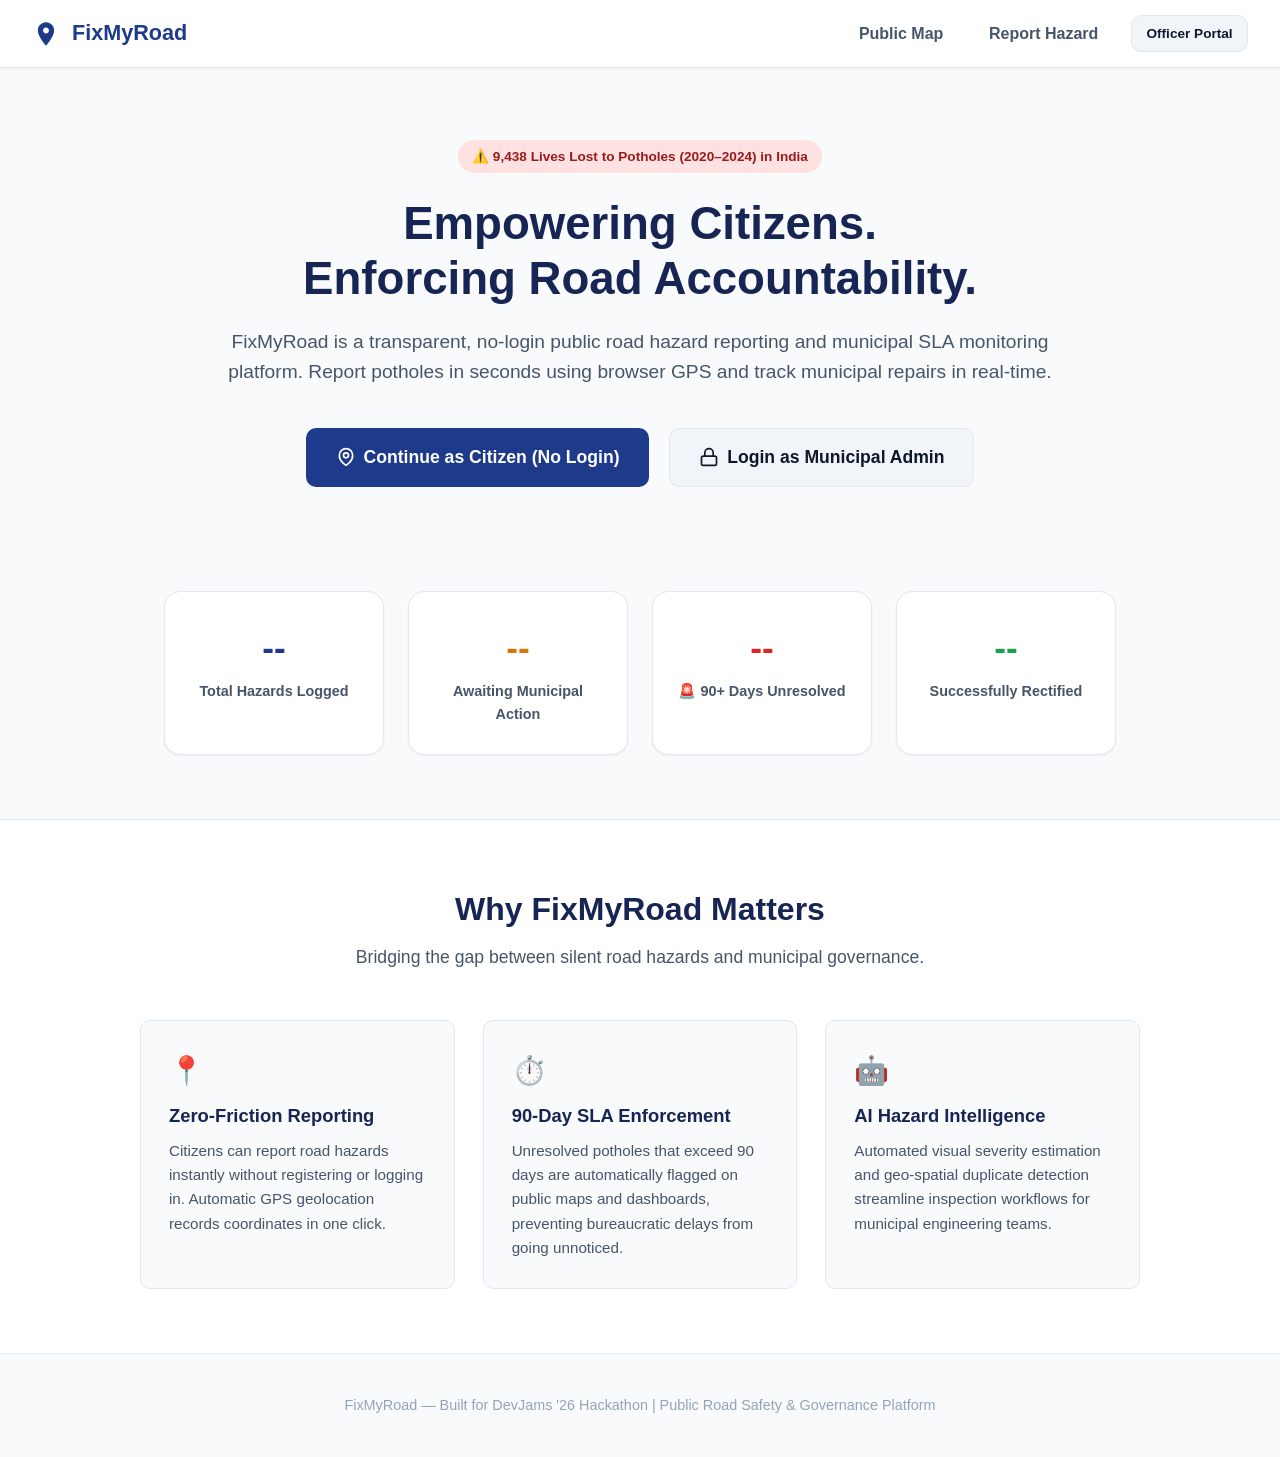
==== frontend/index.html @ cb4b34fd "Initial commit of website code" ====
<!DOCTYPE html>
<html lang="en">
<head>
  <meta charset="UTF-8">
  <meta name="viewport" content="width=device-width, initial-scale=1.0">
  <title>FixMyRoad — Citizen Road Hazard & Pothole Reporting</title>
  <link rel="stylesheet" href="css/style.css">
  <link rel="icon" href="data:image/svg+xml,<svg xmlns='http://www.w3.org/2000/svg' viewBox='0 0 24 24' fill='%231e3a8a'><path d='M12 2C8.13 2 5 5.13 5 9c0 5.25 7 13 7 13s7-7.75 7-13c0-3.87-3.13-7-7-7z'/></svg>">
</head>
<body>
  <nav class="navbar">
    <a href="index.html" class="nav-brand">
      <svg width="28" height="28" viewBox="0 0 24 24" fill="#1e3a8a">
        <path d="M12 2C8.13 2 5 5.13 5 9c0 5.25 7 13 7 13s7-7.75 7-13c0-3.87-3.13-7-7-7zm0 9.5c-1.38 0-2.5-1.12-2.5-2.5s1.12-2.5 2.5-2.5 2.5 1.12 2.5 2.5-1.12 2.5-2.5 2.5z"/>
      </svg>
      FixMyRoad
    </a>
    <div class="nav-links">
      <a href="citizen.html" class="nav-link">Public Map</a>
      <a href="report.html" class="nav-link">Report Hazard</a>
      <a href="admin-login.html" class="btn btn-secondary" style="padding:0.4rem 0.9rem; font-size:0.85rem;">Officer Portal</a>
    </div>
  </nav>

  <header class="hero">
    <div class="hero-pill">
      ⚠️ 9,438 Lives Lost to Potholes (2020–2024) in India
    </div>
    <h1>Empowering Citizens.<br>Enforcing Road Accountability.</h1>
    <p>
      FixMyRoad is a transparent, no-login public road hazard reporting and municipal SLA monitoring platform. Report potholes in seconds using browser GPS and track municipal repairs in real-time.
    </p>

    <div class="hero-actions">
      <a href="citizen.html" class="btn btn-primary btn-lg">
        <svg width="20" height="20" viewBox="0 0 24 24" fill="none" stroke="currentColor" stroke-width="2">
          <path d="M12 22s-8-4.5-8-11.8A8 8 0 0 1 12 2a8 8 0 0 1 8 8.2c0 7.3-8 11.8-8 11.8z"/>
          <circle cx="12" cy="10" r="3"/>
        </svg>
        Continue as Citizen (No Login)
      </a>
      <a href="admin-login.html" class="btn btn-secondary btn-lg">
        <svg width="20" height="20" viewBox="0 0 24 24" fill="none" stroke="currentColor" stroke-width="2">
          <rect x="3" y="11" width="18" height="11" rx="2" ry="2"/>
          <path d="M7 11V7a5 5 0 0 1 10 0v4"/>
        </svg>
        Login as Municipal Admin
      </a>
    </div>
  </header>

  <section class="stats-grid">
    <div class="stat-card">
      <div class="stat-number" id="stat-total">--</div>
      <div class="stat-label">Total Hazards Logged</div>
    </div>
    <div class="stat-card">
      <div class="stat-number" id="stat-pending" style="color:#d97706;">--</div>
      <div class="stat-label">Awaiting Municipal Action</div>
    </div>
    <div class="stat-card">
      <div class="stat-number" id="stat-overdue" style="color:#dc2626;">--</div>
      <div class="stat-label">🚨 90+ Days Unresolved</div>
    </div>
    <div class="stat-card">
      <div class="stat-number" id="stat-rectified" style="color:#16a34a;">--</div>
      <div class="stat-label">Successfully Rectified</div>
    </div>
  </section>

  <section class="problem-section">
    <div class="section-container">
      <div class="section-header">
        <h2>Why FixMyRoad Matters</h2>
        <p>Bridging the gap between silent road hazards and municipal governance.</p>
      </div>

      <div class="features-grid">
        <div class="feature-box">
          <div style="font-size:1.75rem; margin-bottom:0.5rem;">📍</div>
          <h3>Zero-Friction Reporting</h3>
          <p>Citizens can report road hazards instantly without registering or logging in. Automatic GPS geolocation records coordinates in one click.</p>
        </div>

        <div class="feature-box">
          <div style="font-size:1.75rem; margin-bottom:0.5rem;">⏱️</div>
          <h3>90-Day SLA Enforcement</h3>
          <p>Unresolved potholes that exceed 90 days are automatically flagged on public maps and dashboards, preventing bureaucratic delays from going unnoticed.</p>
        </div>

        <div class="feature-box">
          <div style="font-size:1.75rem; margin-bottom:0.5rem;">🤖</div>
          <h3>AI Hazard Intelligence</h3>
          <p>Automated visual severity estimation and geo-spatial duplicate detection streamline inspection workflows for municipal engineering teams.</p>
        </div>
      </div>
    </div>
  </section>

  <footer>
    <p>FixMyRoad — Built for DevJams '26 Hackathon | Public Road Safety & Governance Platform</p>
  </footer>

  <script src="js/config.js"></script>
  <script src="js/main.js"></script>
</body>
</html>
---- frontend/css/style.css ----
:root {
  --primary: #1e3a8a;
  --primary-light: #3b82f6;
  --primary-dark: #172554;
  --secondary: #0f766e;
  --accent: #f59e0b;
  --danger: #dc2626;
  --danger-light: #fee2e2;
  --warning: #d97706;
  --warning-light: #fef3c7;
  --success: #16a34a;
  --success-light: #dcfce7;
  --overdue-bg: #450a0a;
  --overdue-text: #fecaca;
  
  --bg-main: #f8fafc;
  --bg-card: #ffffff;
  --border-color: #e2e8f0;
  
  --text-primary: #0f172a;
  --text-secondary: #475569;
  --text-muted: #94a3b8;
  
  --font-sans: -apple-system, BlinkMacSystemFont, "Segoe UI", Roboto, "Helvetica Neue", Arial, sans-serif;
  --radius-sm: 6px;
  --radius-md: 10px;
  --radius-lg: 16px;
  --shadow-sm: 0 1px 2px 0 rgb(0 0 0 / 0.05);
  --shadow-md: 0 4px 6px -1px rgb(0 0 0 / 0.1), 0 2px 4px -2px rgb(0 0 0 / 0.1);
  --shadow-lg: 0 10px 15px -3px rgb(0 0 0 / 0.1), 0 4px 6px -4px rgb(0 0 0 / 0.1);
}

* {
  box-sizing: border-box;
  margin: 0;
  padding: 0;
}

body {
  font-family: var(--font-sans);
  background-color: var(--bg-main);
  color: var(--text-primary);
  line-height: 1.6;
  -webkit-font-smoothing: antialiased;
}

a {
  color: var(--primary-light);
  text-decoration: none;
  transition: color 0.2s ease;
}

a:hover {
  color: var(--primary);
}

.navbar {
  background: #ffffff;
  border-bottom: 1px solid var(--border-color);
  padding: 0.9rem 2rem;
  display: flex;
  justify-content: space-between;
  align-items: center;
  position: sticky;
  top: 0;
  z-index: 1000;
  box-shadow: var(--shadow-sm);
}

.nav-brand {
  display: flex;
  align-items: center;
  gap: 0.75rem;
  font-size: 1.35rem;
  font-weight: 800;
  color: var(--primary);
  text-decoration: none;
}

.brand-badge {
  background: var(--primary-light);
  color: white;
  padding: 0.2rem 0.5rem;
  border-radius: var(--radius-sm);
  font-size: 0.75rem;
  font-weight: 600;
  text-transform: uppercase;
}

.nav-links {
  display: flex;
  align-items: center;
  gap: 1.25rem;
}

.nav-link {
  font-weight: 600;
  color: var(--text-secondary);
  padding: 0.4rem 0.8rem;
  border-radius: var(--radius-sm);
}

.nav-link:hover, .nav-link.active {
  color: var(--primary);
  background: #eff6ff;
}

.btn {
  display: inline-flex;
  align-items: center;
  justify-content: center;
  gap: 0.5rem;
  font-weight: 600;
  font-size: 0.95rem;
  padding: 0.65rem 1.25rem;
  border-radius: var(--radius-md);
  border: 1px solid transparent;
  cursor: pointer;
  transition: all 0.2s ease;
}

.btn-primary {
  background: var(--primary);
  color: white;
}
.btn-primary:hover {
  background: var(--primary-dark);
  color: white;
}

.btn-secondary {
  background: #f1f5f9;
  color: var(--text-primary);
  border-color: var(--border-color);
}
.btn-secondary:hover {
  background: #e2e8f0;
}

.btn-success {
  background: var(--success);
  color: white;
}
.btn-success:hover {
  background: #15803d;
  color: white;
}

.btn-danger {
  background: var(--danger);
  color: white;
}
.btn-danger:hover {
  background: #b91c1c;
  color: white;
}

.btn-lg {
  padding: 0.9rem 1.8rem;
  font-size: 1.1rem;
}

.btn-block {
  width: 100%;
}

.badge {
  display: inline-flex;
  align-items: center;
  gap: 0.35rem;
  padding: 0.25rem 0.65rem;
  border-radius: 9999px;
  font-size: 0.75rem;
  font-weight: 700;
  text-transform: uppercase;
}

.badge-low { background: #e0f2fe; color: #0369a1; }
.badge-medium { background: #fef3c7; color: #b45309; }
.badge-high { background: #ffedd5; color: #c2410c; }
.badge-critical { background: #fee2e2; color: #b91c1c; }
.badge-pending { background: #fef3c7; color: #92400e; }
.badge-progress { background: #e0e7ff; color: #3730a3; }
.badge-rectified { background: #dcfce7; color: #166534; }

.badge-overdue {
  background: #991b1b;
  color: #ffffff;
  padding: 0.3rem 0.65rem;
  border-radius: var(--radius-sm);
  font-size: 0.75rem;
  font-weight: 800;
  letter-spacing: 0.5px;
  animation: pulse-border 2s infinite;
}

@keyframes pulse-border {
  0% { box-shadow: 0 0 0 0 rgba(220, 38, 38, 0.6); }
  70% { box-shadow: 0 0 0 6px rgba(220, 38, 38, 0); }
  100% { box-shadow: 0 0 0 0 rgba(220, 38, 38, 0); }
}

.modal-overlay {
  position: fixed;
  top: 0;
  left: 0;
  right: 0;
  bottom: 0;
  background: rgba(15, 23, 42, 0.65);
  backdrop-filter: blur(4px);
  display: flex;
  align-items: center;
  justify-content: center;
  z-index: 2000;
  opacity: 0;
  visibility: hidden;
  transition: all 0.25s ease;
}

.modal-overlay.active {
  opacity: 1;
  visibility: visible;
}

.modal-content {
  background: white;
  border-radius: var(--radius-lg);
  padding: 2rem;
  width: 90%;
  max-width: 580px;
  max-height: 90vh;
  overflow-y: auto;
  box-shadow: var(--shadow-lg);
  position: relative;
}

.modal-close {
  position: absolute;
  top: 1rem;
  right: 1.25rem;
  background: none;
  border: none;
  font-size: 1.5rem;
  cursor: pointer;
  color: var(--text-muted);
}
.modal-close:hover {
  color: var(--text-primary);
}

#toast-container {
  position: fixed;
  bottom: 1.5rem;
  right: 1.5rem;
  z-index: 3000;
  display: flex;
  flex-direction: column;
  gap: 0.75rem;
}

.toast {
  background: #1e293b;
  color: white;
  padding: 0.9rem 1.25rem;
  border-radius: var(--radius-md);
  box-shadow: var(--shadow-lg);
  font-size: 0.9rem;
  font-weight: 500;
  display: flex;
  align-items: center;
  gap: 0.75rem;
  animation: slide-up 0.3s ease;
}

.toast.success { background: #15803d; }
.toast.error { background: #b91c1c; }
.toast.warning { background: #b45309; }

@keyframes slide-up {
  from { transform: translateY(20px); opacity: 0; }
  to { transform: translateY(0); opacity: 1; }
}

.hero {
  padding: 4.5rem 2rem 3rem;
  text-align: center;
  max-width: 900px;
  margin: 0 auto;
}

.hero-pill {
  display: inline-flex;
  align-items: center;
  gap: 0.5rem;
  background: #fee2e2;
  color: #991b1b;
  padding: 0.35rem 0.9rem;
  border-radius: 9999px;
  font-size: 0.85rem;
  font-weight: 700;
  margin-bottom: 1.5rem;
}

.hero h1 {
  font-size: 2.85rem;
  font-weight: 800;
  color: var(--primary-dark);
  line-height: 1.2;
  margin-bottom: 1.25rem;
}

.hero p {
  font-size: 1.2rem;
  color: var(--text-secondary);
  margin-bottom: 2.5rem;
}

.hero-actions {
  display: flex;
  justify-content: center;
  gap: 1.25rem;
  flex-wrap: wrap;
  margin-bottom: 3.5rem;
}

.stats-grid {
  display: grid;
  grid-template-columns: repeat(auto-fit, minmax(200px, 1fr));
  gap: 1.5rem;
  max-width: 1000px;
  margin: 0 auto 4rem;
  padding: 0 1.5rem;
}

.stat-card {
  background: white;
  padding: 1.75rem 1.25rem;
  border-radius: var(--radius-lg);
  border: 1px solid var(--border-color);
  box-shadow: var(--shadow-sm);
  text-align: center;
}

.stat-card .stat-number {
  font-size: 2.2rem;
  font-weight: 800;
  color: var(--primary);
  margin-bottom: 0.25rem;
}

.stat-card .stat-label {
  font-size: 0.9rem;
  font-weight: 600;
  color: var(--text-secondary);
}

.problem-section {
  background: white;
  border-top: 1px solid var(--border-color);
  border-bottom: 1px solid var(--border-color);
  padding: 4rem 2rem;
}

.section-container {
  max-width: 1000px;
  margin: 0 auto;
}

.section-header {
  text-align: center;
  margin-bottom: 3rem;
}

.section-header h2 {
  font-size: 2rem;
  font-weight: 800;
  color: var(--primary-dark);
  margin-bottom: 0.5rem;
}

.section-header p {
  color: var(--text-secondary);
  font-size: 1.1rem;
}

.features-grid {
  display: grid;
  grid-template-columns: repeat(auto-fit, minmax(280px, 1fr));
  gap: 1.75rem;
}

.feature-box {
  background: var(--bg-main);
  padding: 1.75rem;
  border-radius: var(--radius-md);
  border: 1px solid var(--border-color);
}

.feature-box h3 {
  font-size: 1.15rem;
  font-weight: 700;
  color: var(--primary-dark);
  margin-bottom: 0.5rem;
}

.feature-box p {
  font-size: 0.95rem;
  color: var(--text-secondary);
}

footer {
  text-align: center;
  padding: 2.5rem 1rem;
  color: var(--text-muted);
  font-size: 0.9rem;
}

@media (max-width: 768px) {
  .hero h1 { font-size: 2.1rem; }
  .navbar { padding: 0.8rem 1rem; }
  .nav-links { gap: 0.5rem; }
}
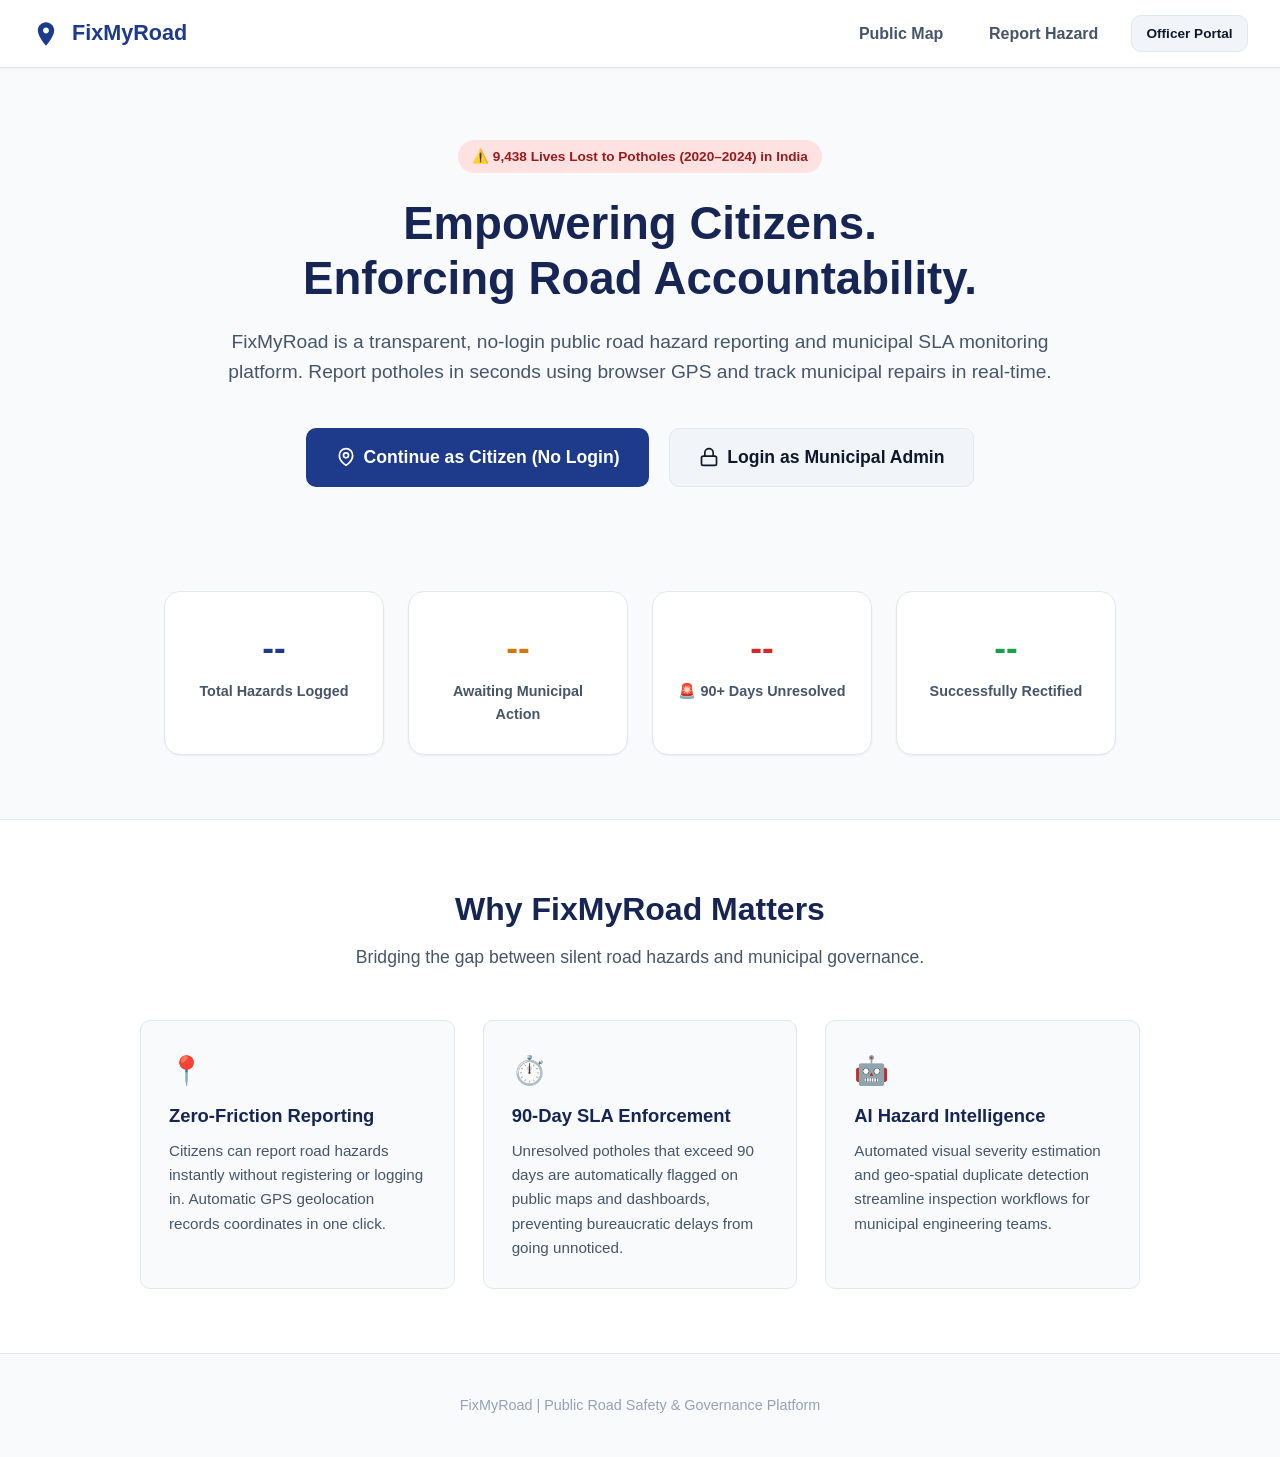
==== commit f3b353a8: "Remove hackathon reference from footer" ====
--- a/frontend/index.html
+++ b/frontend/index.html
@@ -98,7 +98,7 @@
   </section>
 
   <footer>
-    <p>FixMyRoad — Built for DevJams '26 Hackathon | Public Road Safety & Governance Platform</p>
+    <p>FixMyRoad | Public Road Safety & Governance Platform</p>
   </footer>
 
   <script src="js/config.js"></script>
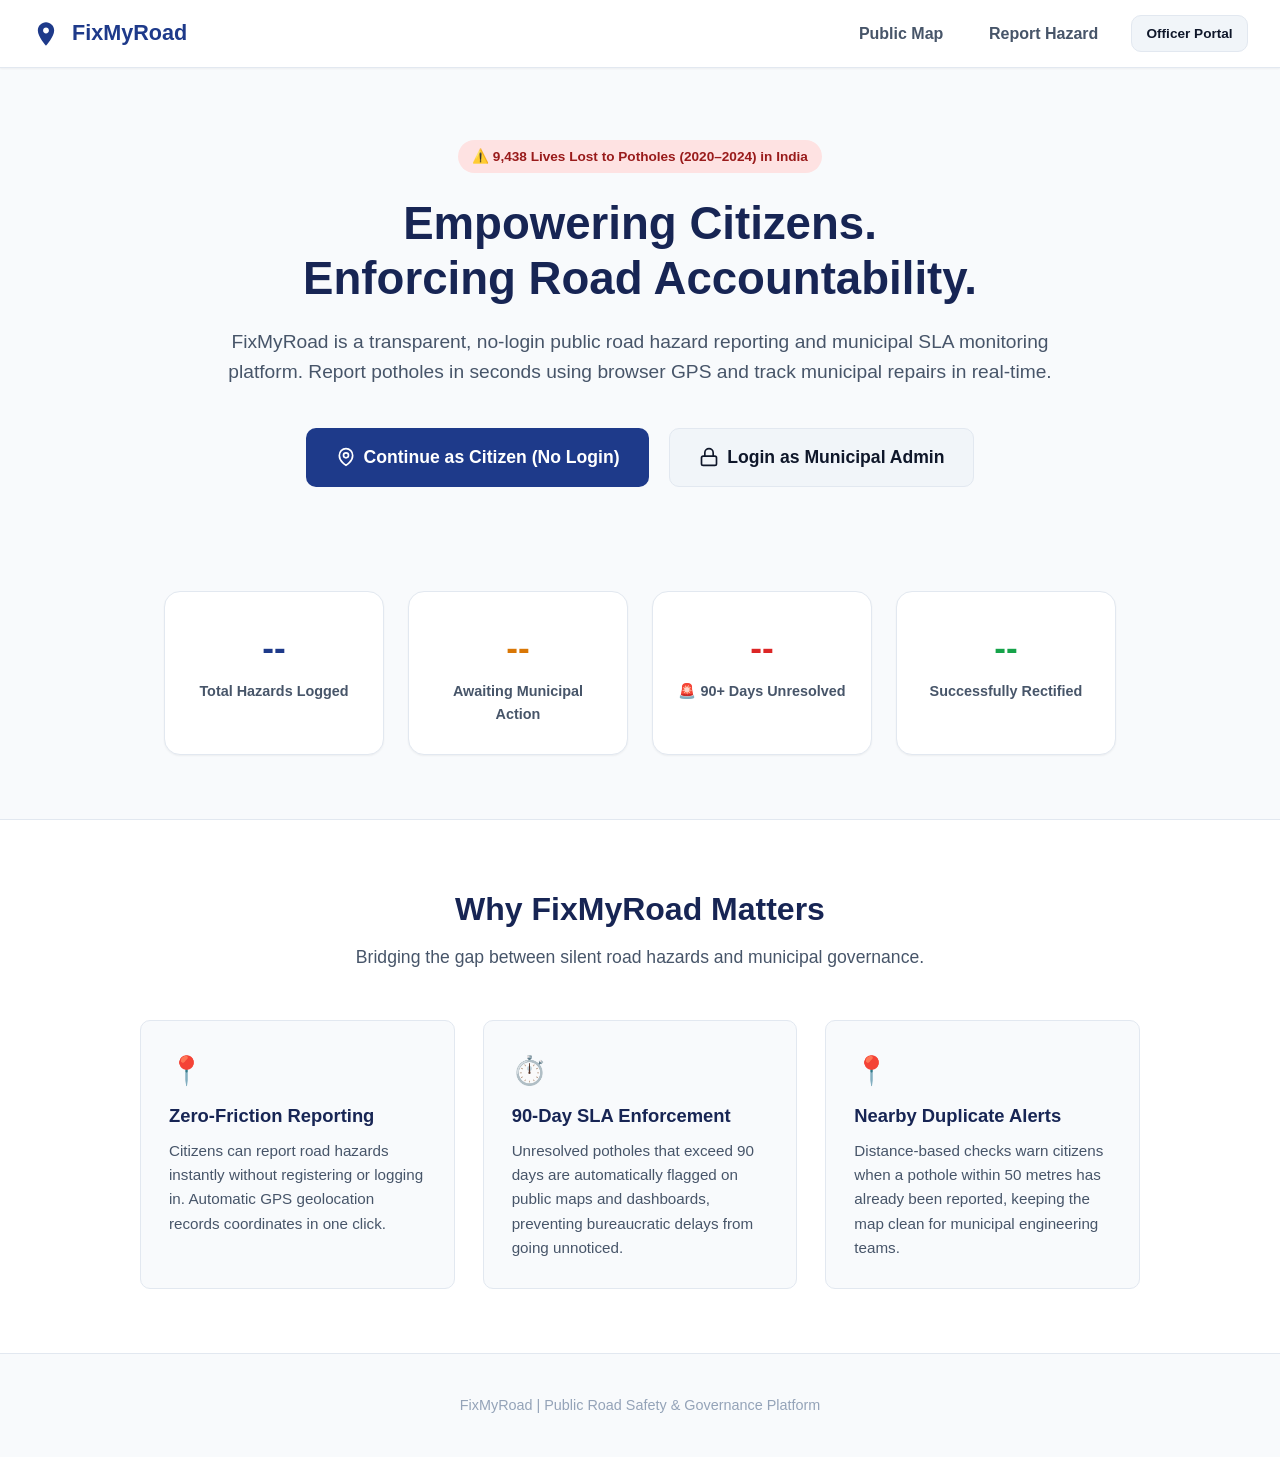
==== commit 225d0b9a: "Remove AI features, keep backend pure Python - delete backend/ai_service.py and the /api/ai/analyze " ====
--- a/frontend/index.html
+++ b/frontend/index.html
@@ -89,9 +89,9 @@
         </div>
 
         <div class="feature-box">
-          <div style="font-size:1.75rem; margin-bottom:0.5rem;">🤖</div>
-          <h3>AI Hazard Intelligence</h3>
-          <p>Automated visual severity estimation and geo-spatial duplicate detection streamline inspection workflows for municipal engineering teams.</p>
+          <div style="font-size:1.75rem; margin-bottom:0.5rem;">📍</div>
+          <h3>Nearby Duplicate Alerts</h3>
+          <p>Distance-based checks warn citizens when a pothole within 50 metres has already been reported, keeping the map clean for municipal engineering teams.</p>
         </div>
       </div>
     </div>
